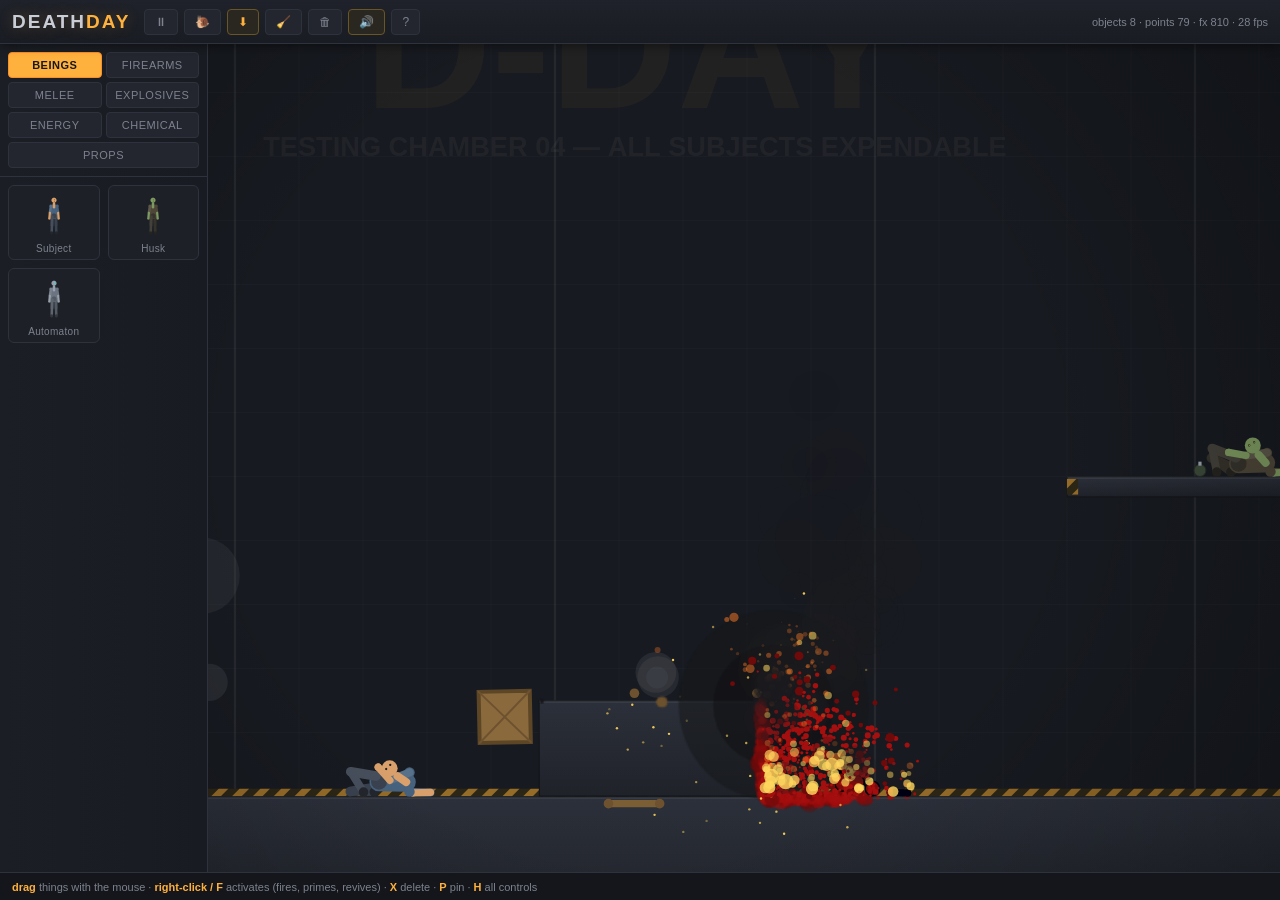
==== test/visual.html @ ac91464d "Death Day: ragdoll physics sandbox built from scratch A People Playground-inspired 2D sandbox with i" ====
<!DOCTYPE html>
<!-- Scripted visual-verification scene. Open headlessly with a virtual
     time budget and screenshot it: guns fire, a grenade detonates, a
     subject burns, an automaton is electrocuted. Not part of the game. -->
<html lang="en">
<head>
<meta charset="UTF-8">
<title>DD visual test</title>
<link rel="stylesheet" href="../css/style.css">
</head>
<body>
  <div id="topbar">
    <div id="logo">DEATH<span>DAY</span></div>
    <div id="topbtns">
      <button id="btn-pause" class="tb">⏸</button><button id="btn-slow" class="tb">🐌</button>
      <button id="btn-grav" class="tb on">⬇</button><button id="btn-blood" class="tb">🧹</button>
      <button id="btn-clear" class="tb warn">🗑</button><button id="btn-sound" class="tb on">🔊</button>
      <button id="btn-help" class="tb">?</button>
    </div>
    <div id="status"></div>
  </div>
  <div id="sidebar"><div id="cats"></div><div id="items"></div></div>
  <canvas id="game"></canvas>
  <div id="footer"><span id="hint"></span></div>
  <div id="help" class="hidden"><div id="helpbox"><button id="btn-closehelp">x</button></div></div>

  <script src="../js/audio.js"></script>
  <script src="../js/physics.js"></script>
  <script src="../js/effects.js"></script>
  <script src="../js/ragdoll.js"></script>
  <script src="../js/items.js"></script>
  <script src="../js/game.js"></script>
  <script src="../js/ui.js"></script>
  <script>
    DD.Game.init();
    DD.UI.init();
    DD.Audio.toggleMute();
    const G = DD.Game;
    const reg = (id) => DD.Items.registry.find((r) => r.id === id);
    const GY = 1280;

    // clear the welcome scene for a deterministic stage
    G.clearAll();
    G.cam.x = 1300; G.cam.y = 1000; G.cam.zoom = 0.8;

    // 1. firing squad: rifle locked aiming at a subject
    const victim = DD.Ragdoll.make(G.world, 980, GY - 80, 'subject');
    const rifle = reg('rifle').make(G.world, 700, GY - 120);
    rifle.data.grip.pin(); rifle.data.muzzle.pin();   // hold steady, aimed level

    // 2. grenade beside a husk on the right platform
    const husk = DD.Ragdoll.make(G.world, 2050, 880 - 80, 'husk');
    const nade = reg('grenade').make(G.world, 2010, 880 - 16);
    nade.onActivate(nade);

    // 3. burning subject mid-field
    const burner = DD.Ragdoll.make(G.world, 1550, GY - 80, 'subject');
    for (const p of burner.particles) p.burn = 6;

    // 4. electrocuted automaton on the left platform
    const bot = DD.Ragdoll.make(G.world, 450, 1010 - 80, 'automaton');
    DD.Ragdoll.electrocute(bot, 30);

    // 5. props: crates + barrel
    reg('crate').make(G.world, 1300, GY - 40);
    reg('crate').make(G.world, 1300, GY - 110);
    reg('barrel').make(G.world, 1420, GY - 40);

    // fire the rifle a few times over the first seconds
    let shots = 0;
    const iv = setInterval(() => {
      rifle.data.cd = 0;
      rifle.onActivate(rifle);
      if (++shots >= 4) clearInterval(iv);
    }, 700);
  </script>
</body>
</html>
---- css/style.css ----
/* DEATH DAY — UI chrome. Dark charcoal + hazard amber, deliberately
   unlike People Playground's flat grey/blue. */

:root {
  --bg:        #15171c;
  --panel:     #1d2026;
  --panel2:    #23262e;
  --edge:      #2e323c;
  --txt:       #c9cdd6;
  --dim:       #7d828e;
  --amber:     #ffb13d;
  --amber2:    #ff8d2a;
  --red:       #e23b3b;
  --teal:      #3fd0c9;
}

* { margin:0; padding:0; box-sizing:border-box; user-select:none; -webkit-user-select:none; }

html, body { width:100%; height:100%; overflow:hidden; background:var(--bg);
  font-family:"Segoe UI", "Helvetica Neue", Arial, sans-serif; color:var(--txt); }

#game { position:absolute; left:0; top:0; width:100%; height:100%; display:block; cursor:crosshair; }

/* ---------- top bar ---------- */
#topbar {
  position:absolute; left:0; top:0; right:0; height:44px; z-index:10;
  display:flex; align-items:center; gap:14px; padding:0 12px;
  background:linear-gradient(#1f222a, #191c22);
  border-bottom:1px solid var(--edge);
  box-shadow:0 2px 10px rgba(0,0,0,.45);
}
#logo {
  font-weight:900; font-size:19px; letter-spacing:2px; color:var(--txt);
  text-shadow:0 0 14px rgba(255,177,61,.25);
}
#logo span { color:var(--amber); }
#topbtns { display:flex; gap:6px; flex-wrap:wrap; }
.tb {
  background:var(--panel2); color:var(--dim); border:1px solid var(--edge);
  border-radius:4px; padding:5px 10px; font-size:12px; cursor:pointer;
  transition:all .12s;
}
.tb:hover { color:var(--txt); border-color:#454a57; }
.tb.on { color:var(--amber); border-color:#6a5526; background:#2a2620; }
.tb.warn:hover { color:#fff; background:var(--red); border-color:var(--red); }
#status { margin-left:auto; font-size:11px; color:var(--dim); white-space:nowrap; }

/* ---------- sidebar / spawn menu ---------- */
#sidebar {
  position:absolute; left:0; top:44px; bottom:28px; width:208px; z-index:9;
  display:flex; flex-direction:column;
  background:linear-gradient(90deg, #1b1e24, #181b21);
  border-right:1px solid var(--edge);
}
#cats { display:flex; flex-wrap:wrap; gap:4px; padding:8px; border-bottom:1px solid var(--edge); }
.cat {
  flex:1 0 44%; text-align:center; font-size:11px; padding:6px 4px; cursor:pointer;
  background:var(--panel2); color:var(--dim); border:1px solid var(--edge); border-radius:4px;
  letter-spacing:.5px;
}
.cat:hover { color:var(--txt); }
.cat.sel { color:#16181d; background:var(--amber); border-color:var(--amber2); font-weight:700; }

#items { flex:1; overflow-y:auto; padding:8px; display:grid;
  grid-template-columns:repeat(2, 1fr); gap:8px; align-content:start; }
#items::-webkit-scrollbar { width:8px; }
#items::-webkit-scrollbar-thumb { background:var(--edge); border-radius:4px; }

.item {
  background:var(--panel); border:1px solid var(--edge); border-radius:6px;
  padding:6px 4px 5px; cursor:pointer; text-align:center; transition:all .1s;
}
.item:hover { border-color:#4a5061; background:var(--panel2); transform:translateY(-1px); }
.item.sel { border-color:var(--amber); box-shadow:0 0 10px rgba(255,177,61,.25); }
.item canvas { width:64px; height:48px; display:block; margin:0 auto 3px; }
.item .nm { font-size:10px; color:var(--dim); letter-spacing:.3px; }
.item.sel .nm { color:var(--amber); }

/* ---------- footer hint bar ---------- */
#footer {
  position:absolute; left:0; right:0; bottom:0; height:28px; z-index:10;
  display:flex; align-items:center; padding:0 12px;
  background:#14161b; border-top:1px solid var(--edge);
  font-size:11px; color:var(--dim);
}
#hint b { color:var(--amber); font-weight:600; }

/* ---------- help overlay ---------- */
#help {
  position:absolute; inset:0; z-index:50; display:flex; align-items:center; justify-content:center;
  background:rgba(10,11,14,.78); backdrop-filter:blur(3px);
}
#help.hidden { display:none; }
#helpbox {
  width:540px; max-width:92vw; max-height:88vh; overflow-y:auto;
  background:var(--panel); border:1px solid #3a3f4c; border-radius:10px;
  padding:26px 30px; box-shadow:0 20px 60px rgba(0,0,0,.6);
}
#helpbox h1 { font-size:22px; letter-spacing:2px; margin-bottom:14px; color:var(--amber); }
#helpbox h1 small { font-size:11px; color:var(--dim); letter-spacing:1px; }
#helpbox table { width:100%; border-collapse:collapse; font-size:13px; }
#helpbox td { padding:5px 8px; border-bottom:1px solid #262a33; }
#helpbox td:first-child { color:var(--teal); white-space:nowrap; width:40%; }
#helpbox .note { margin-top:14px; font-size:11px; color:var(--dim); font-style:italic; }
#btn-closehelp {
  margin-top:18px; width:100%; padding:10px; font-size:14px; font-weight:700;
  letter-spacing:1px; color:#16181d; background:var(--amber); border:0; border-radius:6px;
  cursor:pointer;
}
#btn-closehelp:hover { background:var(--amber2); }
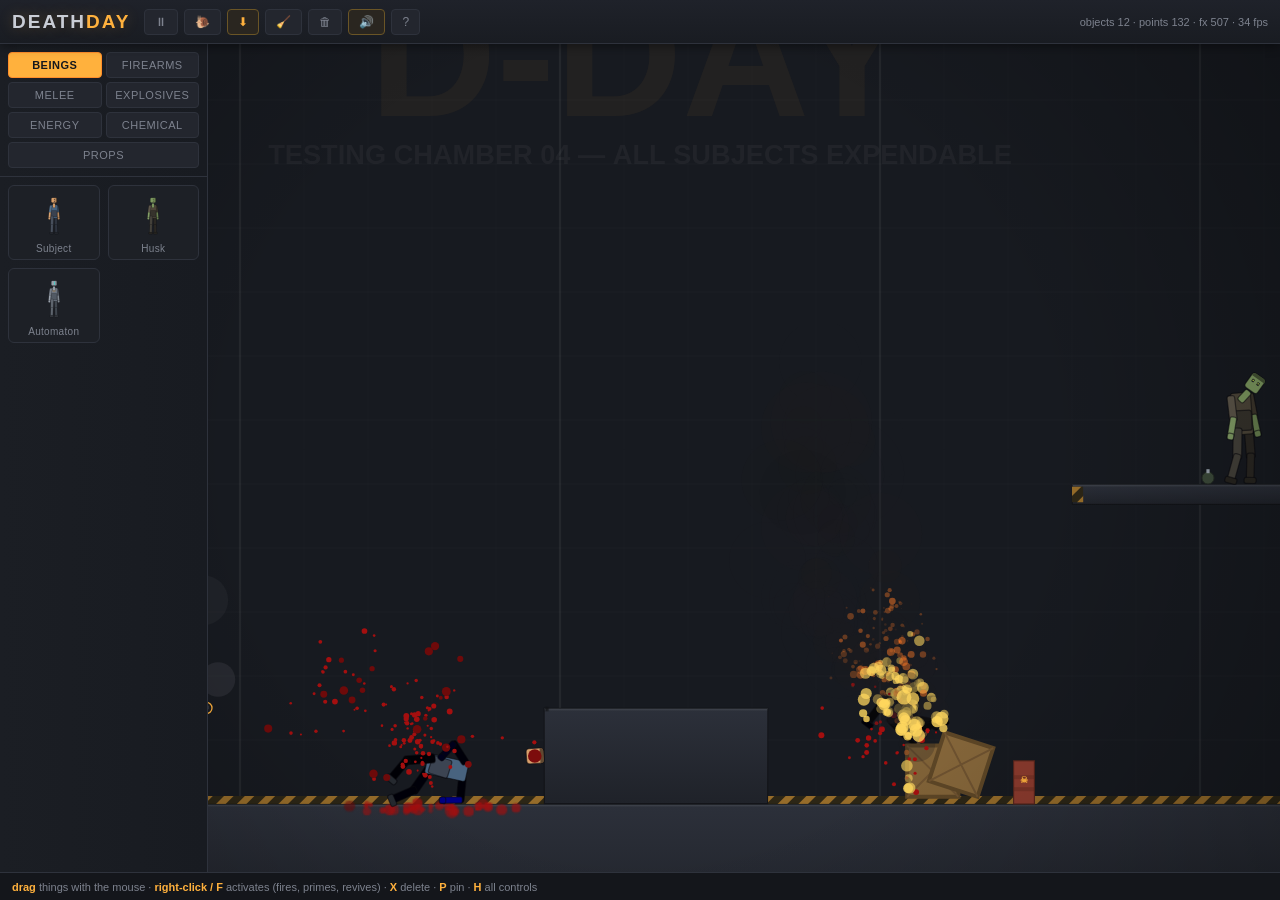
==== commit a6982d73: "Blocky, alive-looking beings Rendering: replace round capsule limbs with People Playground-style ori" ====
--- a/test/visual.html
+++ b/test/visual.html
@@ -43,6 +43,11 @@
     G.clearAll();
     G.cam.x = 1300; G.cam.y = 1000; G.cam.zoom = 0.8;
 
+    // 0. idle trio — must be standing upright on their own at screenshot time
+    DD.Ragdoll.make(G.world, 480, GY - 80, 'subject');
+    DD.Ragdoll.make(G.world, 560, GY - 80, 'husk');
+    DD.Ragdoll.make(G.world, 640, GY - 80, 'automaton');
+
     // 1. firing squad: rifle locked aiming at a subject
     const victim = DD.Ragdoll.make(G.world, 980, GY - 80, 'subject');
     const rifle = reg('rifle').make(G.world, 700, GY - 120);
@@ -54,17 +59,17 @@
     nade.onActivate(nade);
 
     // 3. burning subject mid-field
-    const burner = DD.Ragdoll.make(G.world, 1550, GY - 80, 'subject');
+    const burner = DD.Ragdoll.make(G.world, 1540, GY - 80, 'subject');
     for (const p of burner.particles) p.burn = 6;
 
     // 4. electrocuted automaton on the left platform
     const bot = DD.Ragdoll.make(G.world, 450, 1010 - 80, 'automaton');
     DD.Ragdoll.electrocute(bot, 30);
 
-    // 5. props: crates + barrel
-    reg('crate').make(G.world, 1300, GY - 40);
-    reg('crate').make(G.world, 1300, GY - 110);
-    reg('barrel').make(G.world, 1420, GY - 40);
+    // 5. props: crates + barrel — clear of the centre block (1180..1460)
+    reg('crate').make(G.world, 1660, GY - 40);
+    reg('crate').make(G.world, 1660, GY - 110);
+    reg('barrel').make(G.world, 1780, GY - 40);
 
     // fire the rifle a few times over the first seconds
     let shots = 0;
